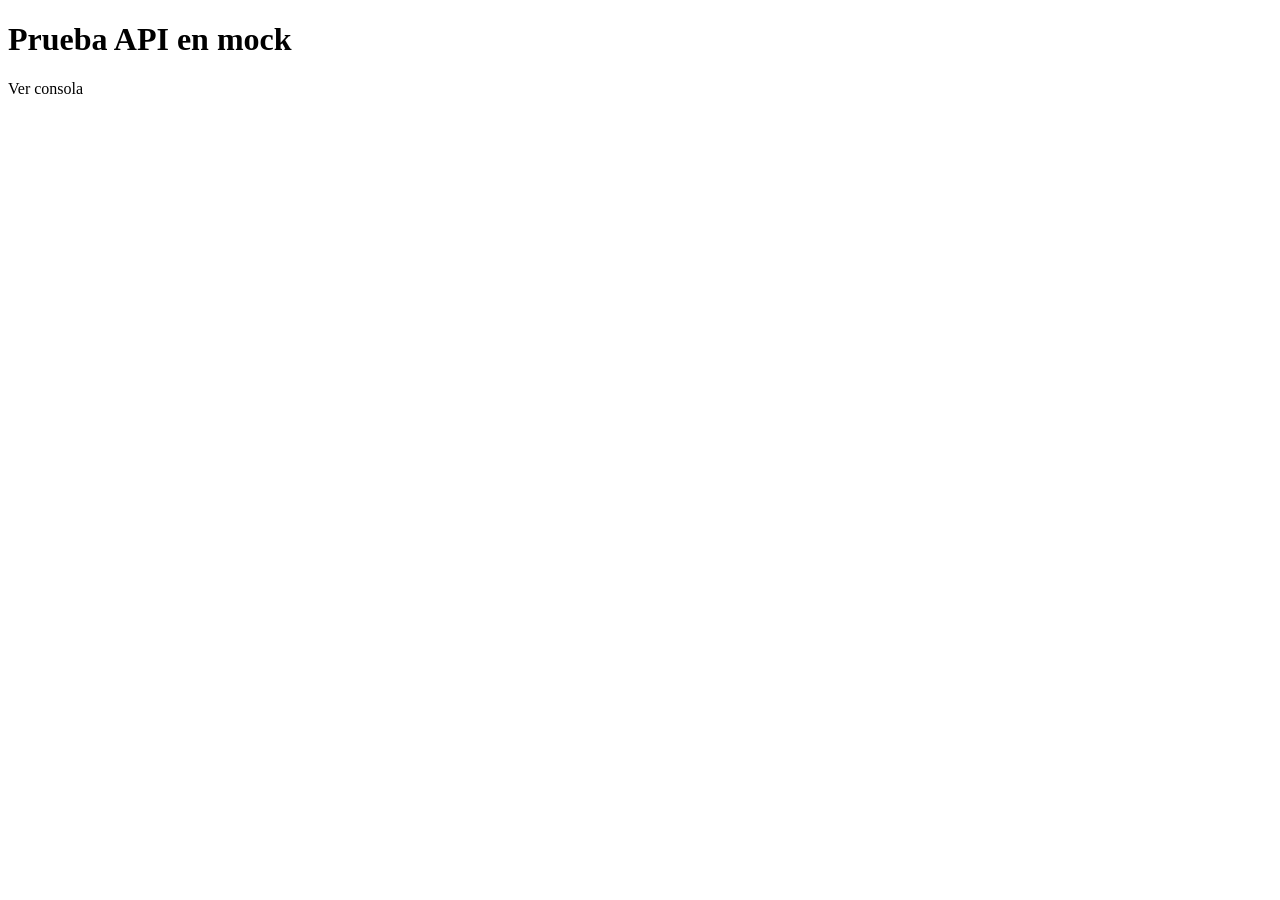
==== index.html @ 0be2ff4c "Prueba de API en mock completada (index.html como prueba)" ====
<!DOCTYPE html>
<html>
<head>
    <meta charset="utf-8">
    <title>Prueba API en mock</title>
</head>
<body>
    <h1>Prueba API en mock</h1>
    Ver consola
    <script src="js/mock.js"></script>
    <script src="js/api.js"></script>
    <script>
        apiCall("/api/status", "GET").then(data => console.log("status:", data));
        login("1234").then(data => console.log("login ok:", data));
        login("0000").catch(e => console.log("login mal:", e));
        apiCall("/api/slots", "GET").then(data => console.log("slots:", data));
        apiCall("/api/cards", "GET").then(data => console.log("cards:", data));
        apiCall("/api/slots/restock", "POST", {slot: 1, added_qty: 5, request_id: "req_rest_001"}).then(data => console.log("restock ok:", data));
        apiCall("/api/slots/restock", "POST", {slot: 1, added_qty: 5, request_id: "req_rest_001"}).then(data => console.log("restock repetido:", data)).catch(e => console.log("restock repetido error:", e));
        apiCall("/api/cards/recharge", "POST", {uid: "A1B3", amount: 5000, request_id: "req_rech_001"}).then(data => console.log("recharge ok:", data));
        apiCall("/api/cards/recharge", "POST", {uid: "XXXX", amount: 5000, request_id: "req_rech_002"}).then(data => console.log("recharge uid malo:", data)).catch(e => console.log("recharge uid malo error:", e));
        apiCall("/api/reports/transactions?page=1&limit=10", "GET").then(data => console.log("transactions p1:", data));
        apiCall("/api/reports/transactions?page=3&limit=10", "GET").then(data => console.log("transactions p3:", data));
        apiCall("/api/backup", "GET").then(data => console.log("backup:", data));
        apiCall("/api/products", "POST", {name: "Gansito", cost: 1200}).then(data => console.log("products ok:", data));
    </script>
</body>
</html>
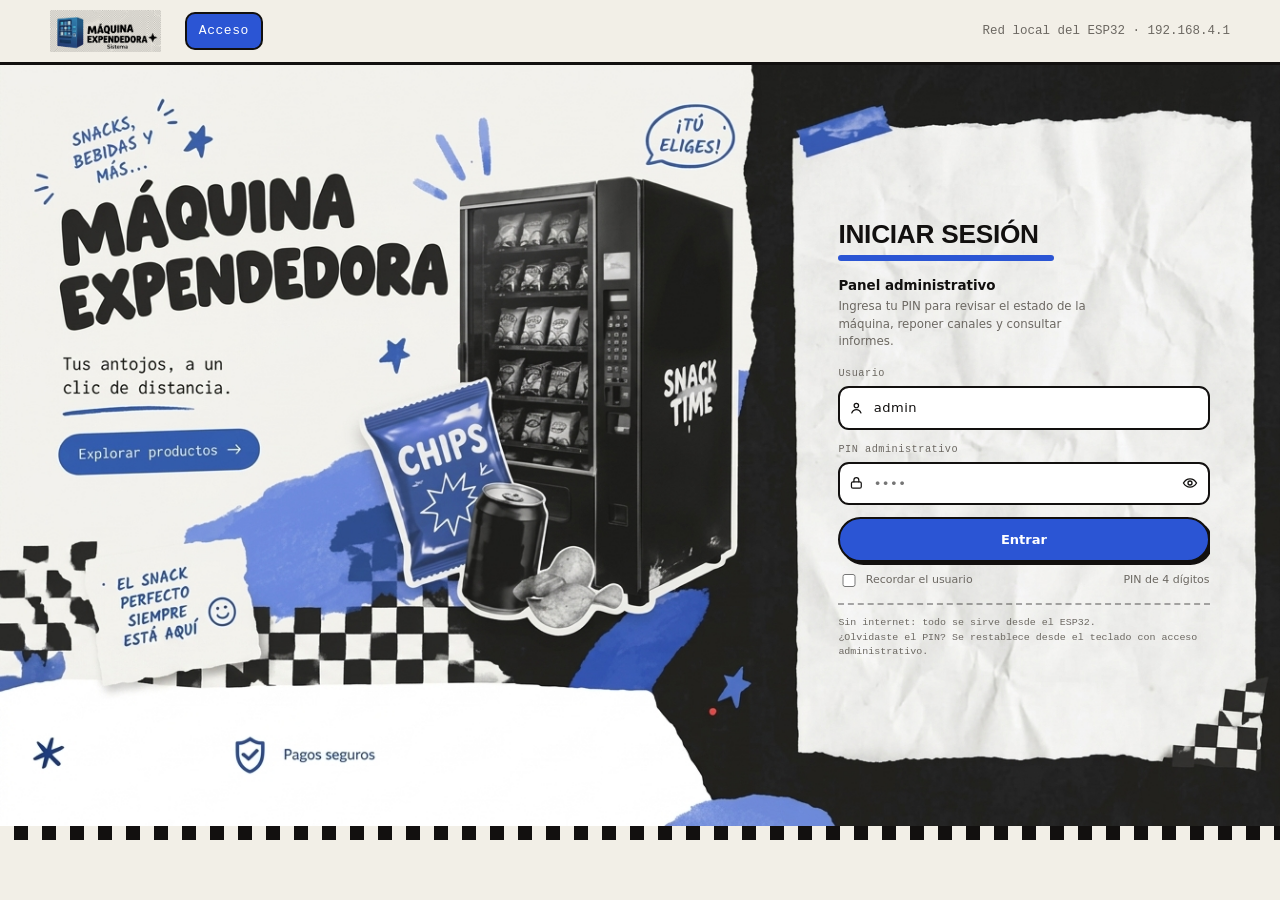
==== commit 3ac7a1ea: "Primeras pantallas sujetas a cambios" ====
--- a/index.html
+++ b/index.html
@@ -1,28 +1,85 @@
 <!DOCTYPE html>
-<html>
+<html lang="es">
 <head>
-    <meta charset="utf-8">
-    <title>Prueba API en mock</title>
+<meta charset="UTF-8">
+<meta name="viewport" content="width=device-width, initial-scale=1">
+<title>Iniciar sesión · Máquina Expendedora SAID</title>
+<link rel="stylesheet" href="assets/css/estilos.css">
+<link rel="stylesheet" href="assets/css/login.css">
 </head>
-<body>
-    <h1>Prueba API en mock</h1>
-    Ver consola
-    <script src="js/mock.js"></script>
-    <script src="js/api.js"></script>
-    <script>
-        apiCall("/api/status", "GET").then(data => console.log("status:", data));
-        login("1234").then(data => console.log("login ok:", data));
-        login("0000").catch(e => console.log("login mal:", e));
-        apiCall("/api/slots", "GET").then(data => console.log("slots:", data));
-        apiCall("/api/cards", "GET").then(data => console.log("cards:", data));
-        apiCall("/api/slots/restock", "POST", {slot: 1, added_qty: 5, request_id: "req_rest_001"}).then(data => console.log("restock ok:", data));
-        apiCall("/api/slots/restock", "POST", {slot: 1, added_qty: 5, request_id: "req_rest_001"}).then(data => console.log("restock repetido:", data)).catch(e => console.log("restock repetido error:", e));
-        apiCall("/api/cards/recharge", "POST", {uid: "A1B3", amount: 5000, request_id: "req_rech_001"}).then(data => console.log("recharge ok:", data));
-        apiCall("/api/cards/recharge", "POST", {uid: "XXXX", amount: 5000, request_id: "req_rech_002"}).then(data => console.log("recharge uid malo:", data)).catch(e => console.log("recharge uid malo error:", e));
-        apiCall("/api/reports/transactions?page=1&limit=10", "GET").then(data => console.log("transactions p1:", data));
-        apiCall("/api/reports/transactions?page=3&limit=10", "GET").then(data => console.log("transactions p3:", data));
-        apiCall("/api/backup", "GET").then(data => console.log("backup:", data));
-        apiCall("/api/products", "POST", {name: "Gansito", cost: 1200}).then(data => console.log("products ok:", data));
-    </script>
+<body class="login">
+
+<header class="barra">
+  <div class="contenedor barra__fila">
+    <a class="barra__logo" href="index.html"><img src="assets/img/logo.jpeg" alt="Máquina Expendedora SAID"></a>
+    <nav class="barra__nav" aria-label="Secciones">
+      <a href="index.html" aria-current="page">Acceso</a>
+    </nav>
+    <div class="barra__sesion" style="font-size:12.5px;color:#6c6862">
+      Red local del ESP32 · 192.168.4.1
+    </div>
+  </div>
+</header>
+
+<main class="escena">
+  <!-- Hoja de papel del collage: aquí van los campos -->
+  <section class="escena__hoja acceso" aria-labelledby="tituloAcceso">
+    <h1 class="acceso__titulo" id="tituloAcceso">Iniciar sesión</h1>
+    <div class="acceso__raya"></div>
+
+    <p class="acceso__bienvenida">Panel administrativo</p>
+    <p class="acceso__texto">Ingresa tu PIN para revisar el estado de la máquina, reponer canales y consultar informes.</p>
+
+    <div data-aviso class="oculto"></div>
+
+    <form id="formAcceso" novalidate>
+      <div class="campo">
+        <label for="usuario">Usuario</label>
+        <span class="caja-campo">
+          <svg class="icono" width="18" height="18" viewBox="0 0 24 24" fill="none" stroke="currentColor" stroke-width="2" stroke-linecap="round" aria-hidden="true">
+            <circle cx="12" cy="8" r="3.6"/><path d="M4.5 20c1.4-3.6 4.1-5.4 7.5-5.4S18.1 16.4 19.5 20"/>
+          </svg>
+          <input id="usuario" name="usuario" type="text" value="admin" autocomplete="username" spellcheck="false">
+        </span>
+      </div>
+
+      <div class="campo">
+        <label for="pin">PIN administrativo</label>
+        <span class="caja-campo">
+          <svg class="icono" width="18" height="18" viewBox="0 0 24 24" fill="none" stroke="currentColor" stroke-width="2" stroke-linecap="round" aria-hidden="true">
+            <rect x="4" y="10" width="16" height="10.5" rx="2.5"/><path d="M8 10V7.2a4 4 0 0 1 8 0V10"/>
+          </svg>
+          <input id="pin" name="pin" type="password" inputmode="numeric" placeholder="&#8226;&#8226;&#8226;&#8226;"
+                 autocomplete="current-password" maxlength="12" required>
+          <button class="ojo" type="button" id="verPin" aria-label="Mostrar u ocultar el PIN">
+            <svg width="20" height="20" viewBox="0 0 24 24" fill="none" stroke="currentColor" stroke-width="2" stroke-linecap="round">
+              <path d="M2.2 12S5.8 5.8 12 5.8 21.8 12 21.8 12 18.2 18.2 12 18.2 2.2 12 2.2 12Z"/>
+              <circle cx="12" cy="12" r="3"/>
+            </svg>
+          </button>
+        </span>
+      </div>
+
+      <button class="btn btn--bloque" type="submit" id="btnEntrar">Entrar</button>
+
+      <div class="acceso__fila">
+        <label for="recordar"><input type="checkbox" id="recordar"> Recordar el usuario</label>
+        <span style="color:#6c6862">PIN de 4 dígitos</span>
+      </div>
+    </form>
+
+    <p class="acceso__ayuda">
+      Sin internet: todo se sirve desde el ESP32.<br>
+      ¿Olvidaste el PIN? Se restablece desde el teclado con acceso administrativo.
+    </p>
+  </section>
+</main>
+
+<div class="cuadros" aria-hidden="true"></div>
+
+<script src="assets/js/mock.js"></script>
+<script src="assets/js/api.js"></script>
+<script src="assets/js/ui.js"></script>
+<script src="assets/js/login.js"></script>
 </body>
-</html>+</html>
--- a/assets/css/estilos.css
+++ b/assets/css/estilos.css
@@ -0,0 +1,303 @@
+/* ============================================================
+   SAID · Máquina Expendedora — Panel administrativo
+   Estilos base compartidos (sin CDN, sin fuentes de internet)
+   ============================================================ */
+
+:root{
+  --tinta:#12100f;
+  --papel:#f2efe7;
+  --papel-hoja:#fcfbf7;
+  --azul:#2b55d4;
+  --azul-fuerte:#1d3fae;
+  --azul-suave:#dfe6fb;
+  --gris:#6c6862;
+  --linea:#12100f;
+  --ok:#1f7a4d;
+  --alerta:#b3541e;
+  --error:#b3231e;
+  --radio:14px;
+  --sombra:5px 5px 0 var(--tinta);
+  --display:"Arial Black","Segoe UI Black",Impact,"Helvetica Neue",Arial,sans-serif;
+  --texto:"Segoe UI",system-ui,-apple-system,Roboto,Arial,sans-serif;
+  --mono:ui-monospace,"Consolas","Courier New",monospace;
+}
+
+*{box-sizing:border-box}
+html,body{margin:0;padding:0}
+body{
+  background:var(--papel);
+  color:var(--tinta);
+  font-family:var(--texto);
+  font-size:16px;
+  line-height:1.5;
+  -webkit-font-smoothing:antialiased;
+}
+img{max-width:100%;display:block}
+a{color:var(--azul-fuerte)}
+button{font-family:inherit}
+:focus-visible{outline:3px solid var(--azul);outline-offset:2px}
+
+/* ---------- utilidades de composición ---------- */
+.contenedor{width:min(1180px,94vw);margin:0 auto}
+.oculto{display:none !important}
+.solo-lectores{
+  position:absolute;width:1px;height:1px;overflow:hidden;
+  clip:rect(0 0 0 0);white-space:nowrap
+}
+.cuadros{
+  height:14px;
+  background-image:conic-gradient(var(--tinta) 25%,transparent 0 50%,var(--tinta) 0 75%,transparent 0);
+  background-size:28px 28px;
+  background-position:0 0;
+}
+
+/* ---------- barra superior ---------- */
+.barra{
+  background:var(--papel);
+  border-bottom:3px solid var(--tinta);
+  position:sticky;top:0;z-index:20;
+}
+.barra__fila{
+  display:flex;align-items:center;gap:18px;
+  padding:10px 0;flex-wrap:wrap;
+}
+.barra__logo img{height:42px;width:auto;mix-blend-mode:multiply}
+.barra__nav{display:flex;gap:6px;flex-wrap:wrap;margin-left:6px}
+.barra__nav a{
+  font-family:var(--mono);
+  font-size:13px;
+  letter-spacing:.04em;
+  text-decoration:none;
+  color:var(--tinta);
+  padding:7px 12px;
+  border:2px solid transparent;
+  border-radius:10px;
+}
+.barra__nav a:hover{border-color:var(--tinta);background:#fff}
+.barra__nav a[aria-current="page"]{
+  background:var(--azul);color:#fff;border-color:var(--tinta);
+}
+.barra__sesion{
+  margin-left:auto;display:flex;align-items:center;gap:10px;
+  font-family:var(--mono);font-size:13px;
+}
+.punto-sesion{
+  width:9px;height:9px;border-radius:50%;background:var(--ok);
+  display:inline-block;margin-right:6px;
+}
+
+/* ---------- encabezado de página ---------- */
+.cabecera{padding:26px 0 6px}
+.cabecera h1{
+  font-family:var(--display);
+  font-size:clamp(28px,4vw,44px);
+  letter-spacing:-.02em;
+  line-height:1;
+  margin:0 0 6px;
+  text-transform:uppercase;
+}
+.cabecera p{margin:0;max-width:62ch;color:var(--gris)}
+.subrayado{
+  height:6px;width:120px;background:var(--azul);
+  border-radius:6px;margin:10px 0 0;
+}
+.banner{
+  border:3px solid var(--tinta);
+  border-radius:var(--radio);
+  overflow:hidden;
+  margin:18px 0 6px;
+  box-shadow:var(--sombra);
+}
+.banner img{width:100%;height:auto}
+
+/* ---------- hojas / tarjetas ---------- */
+.hoja{
+  background:var(--papel-hoja);
+  border:3px solid var(--tinta);
+  border-radius:var(--radio);
+  box-shadow:var(--sombra);
+  padding:20px;
+  position:relative;
+}
+.hoja h2{
+  font-family:var(--display);
+  text-transform:uppercase;
+  font-size:19px;
+  letter-spacing:-.01em;
+  margin:0 0 4px;
+}
+.hoja__nota{margin:0 0 16px;color:var(--gris);font-size:14px}
+.rejilla{display:grid;gap:18px}
+.rejilla--4{grid-template-columns:repeat(4,1fr)}
+.rejilla--3{grid-template-columns:repeat(3,1fr)}
+.rejilla--2{grid-template-columns:repeat(2,1fr)}
+.seccion{padding:18px 0 34px}
+
+/* ---------- estados (dashboard) ---------- */
+.estado{display:flex;flex-direction:column;gap:6px}
+.estado__rotulo{
+  font-family:var(--mono);font-size:12px;letter-spacing:.06em;color:var(--gris)
+}
+.estado__valor{
+  font-family:var(--display);font-size:26px;text-transform:uppercase;line-height:1.05
+}
+.estado__pie{font-size:13px;color:var(--gris)}
+.estado--ok .estado__valor{color:var(--ok)}
+.estado--aviso .estado__valor{color:var(--alerta)}
+.estado--malo .estado__valor{color:var(--error)}
+
+/* ---------- canales de inventario ---------- */
+.canal__cabeza{display:flex;align-items:baseline;gap:10px;justify-content:space-between}
+.canal__num{
+  font-family:var(--display);font-size:15px;background:var(--azul);color:#fff;
+  border:2px solid var(--tinta);border-radius:8px;padding:2px 9px;
+}
+.canal__producto{font-family:var(--display);font-size:22px;margin:10px 0 2px;text-transform:uppercase}
+.canal__precio{font-family:var(--mono);font-size:18px}
+.barra-stock{
+  height:12px;background:var(--azul-suave);border:2px solid var(--tinta);
+  border-radius:8px;overflow:hidden;margin:12px 0 6px;
+}
+.barra-stock span{display:block;height:100%;background:var(--azul)}
+.canal__stock{font-family:var(--mono);font-size:13px;color:var(--gris)}
+
+/* ---------- botones ---------- */
+.btn{
+  display:inline-flex;align-items:center;justify-content:center;gap:8px;
+  background:var(--azul);color:#fff;
+  border:2px solid var(--tinta);
+  border-radius:999px;
+  padding:11px 20px;
+  font-size:15px;font-weight:600;
+  cursor:pointer;
+  box-shadow:3px 3px 0 var(--tinta);
+  transition:transform .08s ease,box-shadow .08s ease;
+}
+.btn:hover{background:var(--azul-fuerte)}
+.btn:active{transform:translate(3px,3px);box-shadow:0 0 0 var(--tinta)}
+.btn[disabled]{opacity:.45;cursor:not-allowed;box-shadow:none}
+.btn--claro{background:#fff;color:var(--tinta)}
+.btn--claro:hover{background:var(--azul-suave)}
+.btn--peligro{background:var(--error)}
+.btn--bloque{width:100%}
+.btn--chico{padding:7px 14px;font-size:13px;box-shadow:2px 2px 0 var(--tinta)}
+.acciones{display:flex;gap:12px;flex-wrap:wrap;margin-top:14px}
+
+/* ---------- formularios ---------- */
+.campo{margin-bottom:14px}
+.campo label{
+  display:block;font-family:var(--mono);font-size:12px;
+  letter-spacing:.05em;margin-bottom:6px;color:var(--gris)
+}
+.campo input,.campo select{
+  width:100%;
+  border:2px solid var(--tinta);
+  border-radius:12px;
+  background:#fff;
+  padding:12px 14px;
+  font-size:16px;
+  font-family:var(--texto);
+  color:var(--tinta);
+}
+.campo input:focus,.campo select:focus{outline:3px solid var(--azul);outline-offset:1px}
+.campo .ayuda{font-size:12.5px;color:var(--gris);margin-top:6px}
+.campo--error input{border-color:var(--error)}
+
+/* ---------- avisos y errores de API ---------- */
+.aviso{
+  border:2px solid var(--tinta);
+  border-left-width:10px;
+  border-radius:12px;
+  background:#fff;
+  padding:12px 14px;
+  margin:0 0 16px;
+  font-size:14.5px;
+}
+.aviso__titulo{font-weight:700;margin:0 0 2px}
+.aviso__meta{font-family:var(--mono);font-size:12px;color:var(--gris);margin-top:6px}
+.aviso--error{border-left-color:var(--error)}
+.aviso--ok{border-left-color:var(--ok)}
+.aviso--info{border-left-color:var(--azul)}
+.aviso--ocupado{border-left-color:var(--alerta)}
+
+/* ---------- etiquetas de tipo de movimiento ---------- */
+.etq{
+  display:inline-block;font-family:var(--mono);font-size:11.5px;
+  letter-spacing:.05em;border:2px solid var(--tinta);border-radius:999px;
+  padding:2px 10px;background:#fff;white-space:nowrap;
+}
+.etq--venta{background:var(--azul);color:#fff}
+.etq--recarga{background:var(--azul-suave)}
+.etq--reposicion{background:#fff}
+.etq--falla{background:#f6d7cf}
+.etq--sinfecha{background:#f4e6c3}
+.etq--activa{background:#d7efdf}
+.etq--inactiva{background:#eceae4;color:var(--gris)}
+
+/* ---------- tablas ---------- */
+.tabla-caja{overflow-x:auto;border:2px solid var(--tinta);border-radius:12px;background:#fff}
+table.tabla{width:100%;border-collapse:collapse;min-width:620px}
+.tabla th{
+  text-align:left;font-family:var(--mono);font-size:12px;letter-spacing:.06em;
+  background:var(--papel);border-bottom:2px solid var(--tinta);padding:11px 14px;color:var(--gris)
+}
+.tabla td{padding:11px 14px;border-bottom:1px solid #e3e0d8;font-size:14.5px;vertical-align:middle}
+.tabla tbody tr:last-child td{border-bottom:none}
+.tabla .num{font-family:var(--mono);text-align:right;white-space:nowrap}
+.vacio{padding:34px 16px;text-align:center;color:var(--gris)}
+
+/* ---------- paginación ---------- */
+.paginacion{
+  display:flex;gap:8px;flex-wrap:wrap;align-items:center;margin-top:16px
+}
+.paginacion button{
+  min-width:40px;height:40px;
+  border:2px solid var(--tinta);border-radius:10px;background:#fff;
+  font-family:var(--mono);font-size:14px;cursor:pointer;
+}
+.paginacion button:hover{background:var(--azul-suave)}
+.paginacion button[aria-current="true"]{background:var(--azul);color:#fff}
+.paginacion button[disabled]{opacity:.4;cursor:not-allowed}
+.paginacion__info{margin-left:auto;font-family:var(--mono);font-size:13px;color:var(--gris)}
+
+/* ---------- filtros ---------- */
+.filtros{display:flex;gap:12px;flex-wrap:wrap;align-items:flex-end;margin-bottom:16px}
+.filtros .campo{margin-bottom:0;min-width:180px}
+
+/* ---------- modal ---------- */
+.modal{
+  position:fixed;inset:0;background:rgba(18,16,15,.55);
+  display:flex;align-items:center;justify-content:center;padding:18px;z-index:40;
+}
+.modal__caja{
+  background:var(--papel-hoja);border:3px solid var(--tinta);border-radius:var(--radio);
+  box-shadow:8px 8px 0 var(--tinta);
+  width:min(480px,100%);max-height:92vh;overflow:auto;padding:22px;
+}
+.modal__caja h3{font-family:var(--display);text-transform:uppercase;font-size:20px;margin:0 0 4px}
+.modal__nota{color:var(--gris);font-size:14px;margin:0 0 16px}
+.resumen{
+  background:var(--papel);border:2px dashed var(--tinta);border-radius:12px;
+  padding:12px 14px;font-family:var(--mono);font-size:13px;margin:4px 0 14px
+}
+.resumen div{display:flex;justify-content:space-between;gap:12px;padding:2px 0}
+
+/* ---------- pie ---------- */
+.pie{
+  border-top:3px solid var(--tinta);margin-top:30px;padding:16px 0 30px;
+  font-family:var(--mono);font-size:12.5px;color:var(--gris)
+}
+
+/* ---------- adaptable ---------- */
+@media (max-width:1000px){
+  .rejilla--4{grid-template-columns:repeat(2,1fr)}
+  .rejilla--3{grid-template-columns:repeat(2,1fr)}
+}
+@media (max-width:640px){
+  .rejilla--4,.rejilla--3,.rejilla--2{grid-template-columns:1fr}
+  .barra__sesion{margin-left:0;width:100%;order:3}
+  .cabecera h1{font-size:30px}
+}
+@media (prefers-reduced-motion:reduce){
+  *{transition:none !important;animation:none !important}
+}
--- a/assets/css/login.css
+++ b/assets/css/login.css
@@ -0,0 +1,187 @@
+/* ============================================================
+   SAID · Pantalla de inicio de sesión
+   El formulario se coloca encima de la hoja de papel que ya
+   trae la imagen assets/img/background_login.jpeg (1344x799).
+   Zona útil del papel medida sobre la imagen:
+     x: 62.4% a 97.7%   ·   y: 9.5% a 91%
+   ============================================================ */
+
+body.login{background:var(--papel)}
+
+.escena{
+  position:relative;
+  width:100%;
+  max-width:1440px;
+  margin:0 auto;
+  height:0;
+  padding-bottom:59.45%;   /* 799/1344 · proporción exacta de la imagen */
+  background-image:url("../img/background_login.jpeg");
+  background-size:100% 100%;
+  background-repeat:no-repeat;
+  background-position:center;
+}
+
+/* Hoja del formulario sobre el papel del collage */
+.escena__hoja{
+  position:absolute;
+  left:65.5%;
+  width:29%;
+  top:13.5%;
+  bottom:13.5%;
+  display:flex;
+  flex-direction:column;
+  justify-content:center;
+  overflow:auto;
+}
+
+.acceso__titulo{
+  font-family:var(--display);
+  text-transform:uppercase;
+  font-size:30px;
+  font-size:clamp(17px,2.05vw,30px);
+  letter-spacing:-.01em;
+  margin:0;
+  line-height:1;
+}
+.acceso__raya{
+  height:6px;
+  height:clamp(3px,.42vw,6px);
+  width:58%;
+  background:var(--azul);
+  border-radius:6px;
+  margin:9px 0 18px;
+  margin:clamp(5px,.6vw,9px) 0 clamp(10px,1.2vw,18px);
+}
+.acceso__bienvenida{
+  font-size:16px;
+  font-size:clamp(11px,1.05vw,16px);
+  font-weight:700;
+  margin:0 0 2px;
+}
+.acceso__texto{
+  font-size:14px;
+  font-size:clamp(10px,.92vw,14px);
+  color:var(--gris);
+  margin:0 0 18px;
+  margin:0 0 clamp(10px,1.2vw,18px);
+  max-width:34ch;
+}
+
+/* Campos proporcionales al ancho de la escena */
+.acceso .campo{margin-bottom:clamp(8px,.95vw,14px)}
+.acceso .campo label{font-size:clamp(9px,.8vw,12px);margin-bottom:clamp(3px,.35vw,6px)}
+.acceso .campo input{
+  padding:14px 44px 14px 40px;
+  padding:clamp(8px,.95vw,14px) clamp(34px,2.9vw,44px) clamp(8px,.95vw,14px) clamp(30px,2.6vw,40px);
+  font-size:16px;
+  font-size:clamp(11px,1.02vw,16px);
+  border-radius:12px;
+  border-radius:clamp(8px,.85vw,12px);
+  letter-spacing:.04em;
+}
+.acceso .btn{
+  padding:14px 22px;
+  padding:clamp(8px,1vw,14px) clamp(14px,1.4vw,22px);
+  font-size:16px;
+  font-size:clamp(11px,1.02vw,16px);
+}
+
+/* Icono dentro del campo + botón de ver PIN */
+.caja-campo{position:relative;display:block}
+.caja-campo .icono{
+  position:absolute;
+  left:13px;
+  left:clamp(9px,.85vw,13px);
+  top:50%;
+  transform:translateY(-50%);
+  width:18px;
+  width:clamp(13px,1.15vw,18px);
+  height:auto;
+  pointer-events:none;
+  color:var(--tinta);
+}
+.ojo{
+  position:absolute;
+  right:10px;
+  right:clamp(6px,.6vw,10px);
+  top:50%;
+  transform:translateY(-50%);
+  background:none;border:none;cursor:pointer;
+  padding:4px;color:var(--tinta);line-height:0;
+}
+.ojo svg{width:clamp(14px,1.25vw,20px);height:auto;display:block}
+
+.acceso__fila{
+  display:flex;align-items:center;justify-content:space-between;gap:10px;
+  font-size:13px;
+  font-size:clamp(9px,.86vw,13px);
+  margin-top:11px;
+  margin-top:clamp(6px,.7vw,11px);
+}
+.acceso__fila label{display:flex;align-items:center;gap:7px;color:var(--gris)}
+.acceso__fila input[type="checkbox"]{
+  width:16px;height:16px;
+  width:clamp(12px,1.05vw,16px);height:clamp(12px,1.05vw,16px);
+  accent-color:var(--azul);
+}
+.acceso__ayuda{
+  margin-top:16px;
+  margin-top:clamp(9px,1vw,16px);
+  padding-top:14px;
+  padding-top:clamp(8px,.9vw,14px);
+  border-top:2px dashed rgba(18,16,15,.35);
+  font-family:var(--mono);
+  font-size:12px;
+  font-size:clamp(8.5px,.78vw,12px);
+  color:var(--gris);
+  line-height:1.45;
+}
+
+/* Aviso de error dentro del papel */
+.acceso .aviso{
+  padding:12px 14px;
+  padding:clamp(7px,.8vw,12px) clamp(9px,.9vw,14px);
+  font-size:14px;
+  font-size:clamp(9.5px,.86vw,14px);
+  margin-bottom:14px;
+  margin-bottom:clamp(8px,.9vw,14px);
+  border-radius:12px;
+  border-radius:clamp(8px,.8vw,12px);
+}
+.acceso .aviso__meta{font-size:clamp(8px,.72vw,11px)}
+
+/* ---------- versión angosta: se apila, sin perder el collage ---------- */
+@media (max-width:860px){
+  .escena{
+    height:auto;
+    padding-bottom:0;
+    background-size:cover;
+    background-position:18% center;
+    padding:16px;
+    min-height:auto;
+  }
+  .escena::before{
+    content:"";
+    display:block;
+    height:38vw;
+    max-height:230px;
+  }
+  .escena__hoja{
+    position:static;
+    width:100%;
+    background:var(--papel-hoja);
+    border:3px solid var(--tinta);
+    border-radius:var(--radio);
+    box-shadow:var(--sombra);
+    padding:22px;
+    overflow:visible;
+  }
+  .acceso__titulo{font-size:26px}
+  .acceso__texto,.acceso__bienvenida{font-size:14px}
+  .acceso .campo label{font-size:12px}
+  .acceso .campo input{font-size:16px;padding:12px 44px 12px 40px}
+  .acceso .caja-campo .icono{width:18px;left:13px}
+  .acceso .btn{font-size:16px;padding:13px 20px}
+  .acceso__fila{font-size:13px}
+  .acceso__ayuda{font-size:12px}
+}
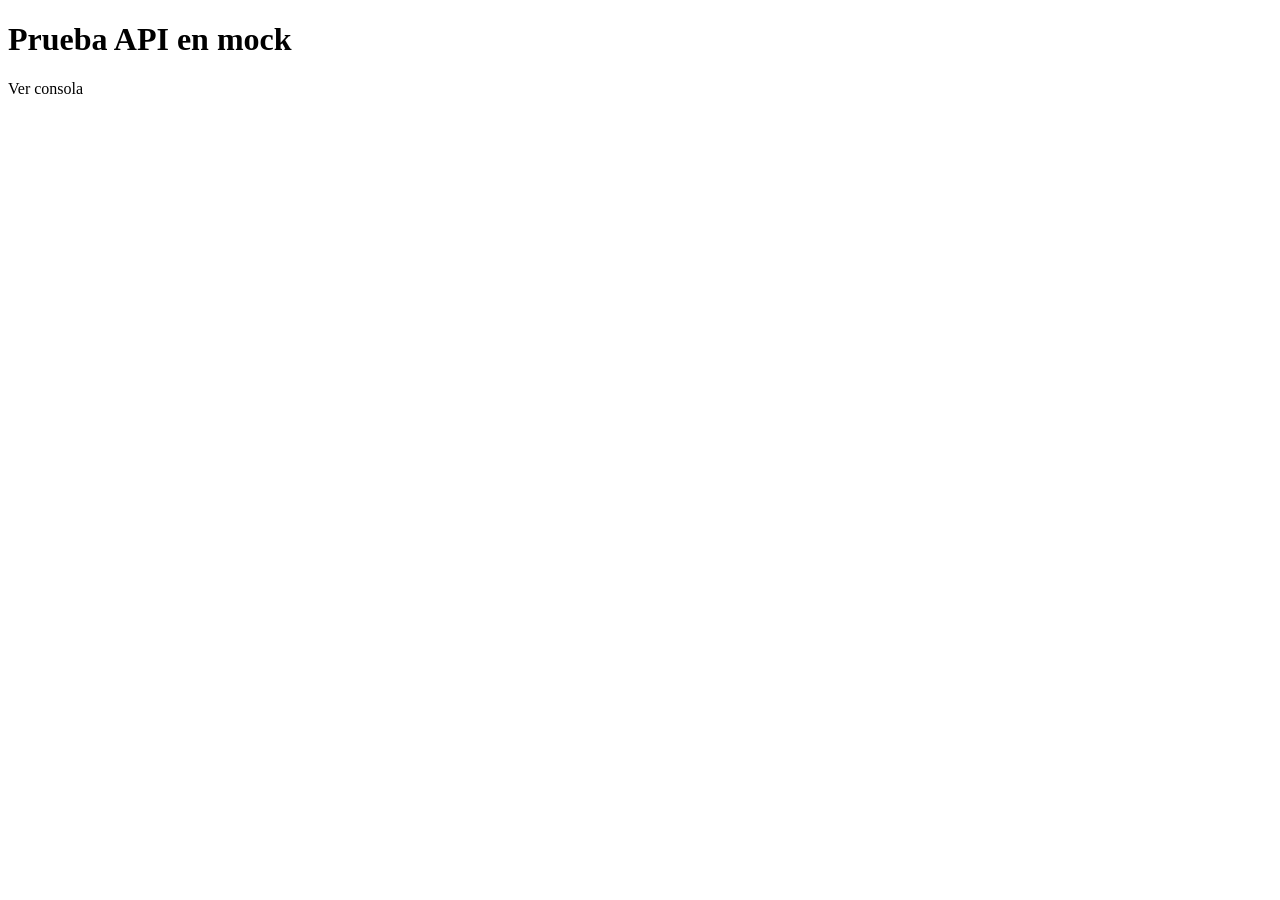
==== commit 87cf513b: "Merge branch 'main' of https://github.com/Arturo2430/Vending-Machine-Web" ====
--- a/index.html
+++ b/index.html
@@ -1,85 +1,28 @@
 <!DOCTYPE html>
-<html lang="es">
+<html>
 <head>
-<meta charset="UTF-8">
-<meta name="viewport" content="width=device-width, initial-scale=1">
-<title>Iniciar sesión · Máquina Expendedora SAID</title>
-<link rel="stylesheet" href="assets/css/estilos.css">
-<link rel="stylesheet" href="assets/css/login.css">
+    <meta charset="utf-8">
+    <title>Prueba API en mock</title>
 </head>
-<body class="login">
-
-<header class="barra">
-  <div class="contenedor barra__fila">
-    <a class="barra__logo" href="index.html"><img src="assets/img/logo.jpeg" alt="Máquina Expendedora SAID"></a>
-    <nav class="barra__nav" aria-label="Secciones">
-      <a href="index.html" aria-current="page">Acceso</a>
-    </nav>
-    <div class="barra__sesion" style="font-size:12.5px;color:#6c6862">
-      Red local del ESP32 · 192.168.4.1
-    </div>
-  </div>
-</header>
-
-<main class="escena">
-  <!-- Hoja de papel del collage: aquí van los campos -->
-  <section class="escena__hoja acceso" aria-labelledby="tituloAcceso">
-    <h1 class="acceso__titulo" id="tituloAcceso">Iniciar sesión</h1>
-    <div class="acceso__raya"></div>
-
-    <p class="acceso__bienvenida">Panel administrativo</p>
-    <p class="acceso__texto">Ingresa tu PIN para revisar el estado de la máquina, reponer canales y consultar informes.</p>
-
-    <div data-aviso class="oculto"></div>
-
-    <form id="formAcceso" novalidate>
-      <div class="campo">
-        <label for="usuario">Usuario</label>
-        <span class="caja-campo">
-          <svg class="icono" width="18" height="18" viewBox="0 0 24 24" fill="none" stroke="currentColor" stroke-width="2" stroke-linecap="round" aria-hidden="true">
-            <circle cx="12" cy="8" r="3.6"/><path d="M4.5 20c1.4-3.6 4.1-5.4 7.5-5.4S18.1 16.4 19.5 20"/>
-          </svg>
-          <input id="usuario" name="usuario" type="text" value="admin" autocomplete="username" spellcheck="false">
-        </span>
-      </div>
-
-      <div class="campo">
-        <label for="pin">PIN administrativo</label>
-        <span class="caja-campo">
-          <svg class="icono" width="18" height="18" viewBox="0 0 24 24" fill="none" stroke="currentColor" stroke-width="2" stroke-linecap="round" aria-hidden="true">
-            <rect x="4" y="10" width="16" height="10.5" rx="2.5"/><path d="M8 10V7.2a4 4 0 0 1 8 0V10"/>
-          </svg>
-          <input id="pin" name="pin" type="password" inputmode="numeric" placeholder="&#8226;&#8226;&#8226;&#8226;"
-                 autocomplete="current-password" maxlength="12" required>
-          <button class="ojo" type="button" id="verPin" aria-label="Mostrar u ocultar el PIN">
-            <svg width="20" height="20" viewBox="0 0 24 24" fill="none" stroke="currentColor" stroke-width="2" stroke-linecap="round">
-              <path d="M2.2 12S5.8 5.8 12 5.8 21.8 12 21.8 12 18.2 18.2 12 18.2 2.2 12 2.2 12Z"/>
-              <circle cx="12" cy="12" r="3"/>
-            </svg>
-          </button>
-        </span>
-      </div>
-
-      <button class="btn btn--bloque" type="submit" id="btnEntrar">Entrar</button>
-
-      <div class="acceso__fila">
-        <label for="recordar"><input type="checkbox" id="recordar"> Recordar el usuario</label>
-        <span style="color:#6c6862">PIN de 4 dígitos</span>
-      </div>
-    </form>
-
-    <p class="acceso__ayuda">
-      Sin internet: todo se sirve desde el ESP32.<br>
-      ¿Olvidaste el PIN? Se restablece desde el teclado con acceso administrativo.
-    </p>
-  </section>
-</main>
-
-<div class="cuadros" aria-hidden="true"></div>
-
-<script src="assets/js/mock.js"></script>
-<script src="assets/js/api.js"></script>
-<script src="assets/js/ui.js"></script>
-<script src="assets/js/login.js"></script>
+<body>
+    <h1>Prueba API en mock</h1>
+    Ver consola
+    <script src="js/mock.js"></script>
+    <script src="js/api.js"></script>
+    <script>
+        apiCall("/api/status", "GET").then(data => console.log("status:", data));
+        login("1234").then(data => console.log("login ok:", data));
+        login("0000").catch(e => console.log("login mal:", e));
+        apiCall("/api/slots", "GET").then(data => console.log("slots:", data));
+        apiCall("/api/cards", "GET").then(data => console.log("cards:", data));
+        apiCall("/api/slots/restock", "POST", {slot: 1, added_qty: 5, request_id: "req_rest_001"}).then(data => console.log("restock ok:", data));
+        apiCall("/api/slots/restock", "POST", {slot: 1, added_qty: 5, request_id: "req_rest_001"}).then(data => console.log("restock repetido:", data)).catch(e => console.log("restock repetido error:", e));
+        apiCall("/api/cards/recharge", "POST", {uid: "A1B3", amount: 5000, request_id: "req_rech_001"}).then(data => console.log("recharge ok:", data));
+        apiCall("/api/cards/recharge", "POST", {uid: "XXXX", amount: 5000, request_id: "req_rech_002"}).then(data => console.log("recharge uid malo:", data)).catch(e => console.log("recharge uid malo error:", e));
+        apiCall("/api/reports/transactions?page=1&limit=10", "GET").then(data => console.log("transactions p1:", data));
+        apiCall("/api/reports/transactions?page=3&limit=10", "GET").then(data => console.log("transactions p3:", data));
+        apiCall("/api/backup", "GET").then(data => console.log("backup:", data));
+        apiCall("/api/products", "POST", {name: "Gansito", cost: 1200}).then(data => console.log("products ok:", data));
+    </script>
 </body>
-</html>
+</html>
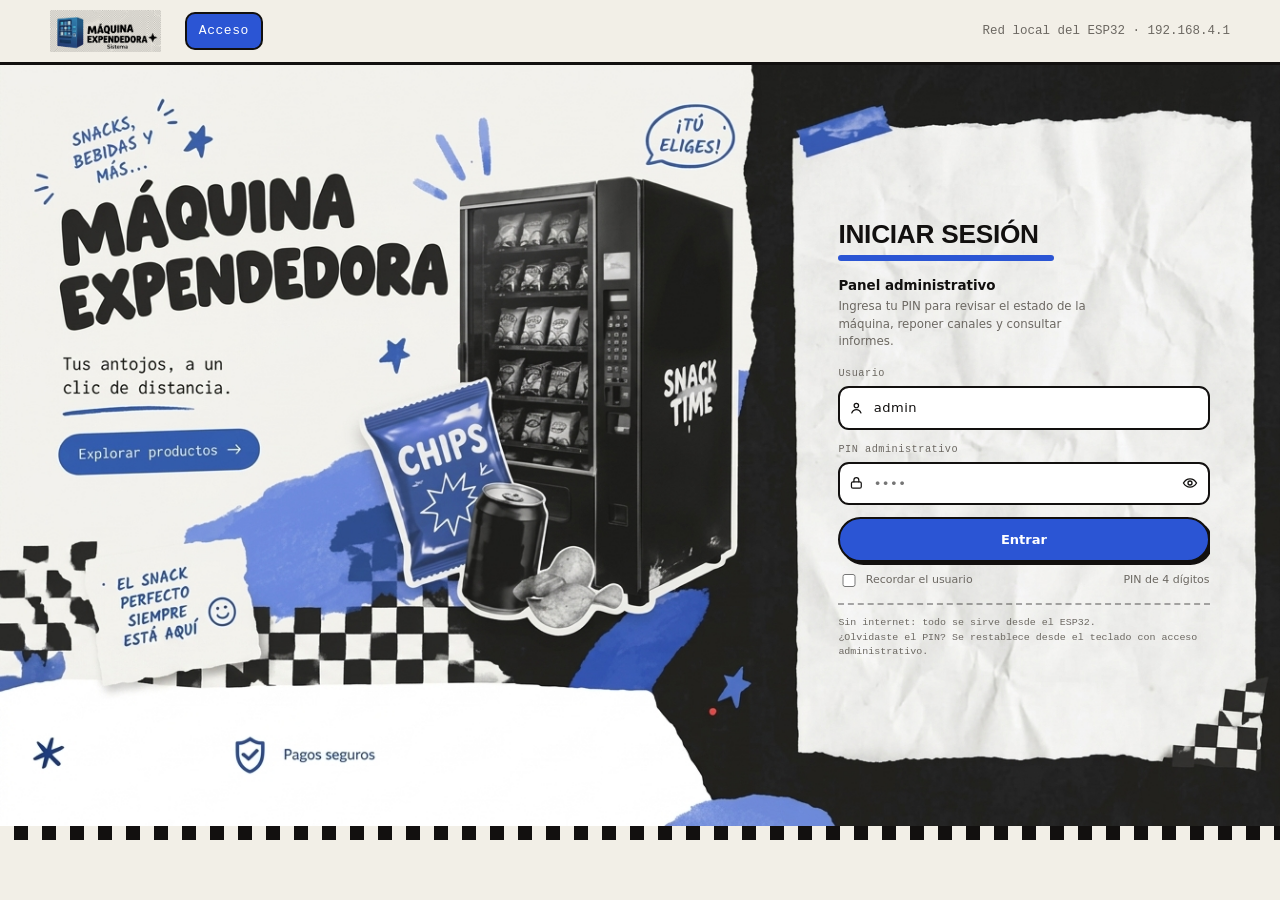
==== commit fdaf8d5e: "Merge branch 'frontend'" ====
--- a/index.html
+++ b/index.html
@@ -1,28 +1,85 @@
 <!DOCTYPE html>
-<html>
+<html lang="es">
 <head>
-    <meta charset="utf-8">
-    <title>Prueba API en mock</title>
+<meta charset="UTF-8">
+<meta name="viewport" content="width=device-width, initial-scale=1">
+<title>Iniciar sesión · Máquina Expendedora SAID</title>
+<link rel="stylesheet" href="assets/css/estilos.css">
+<link rel="stylesheet" href="assets/css/login.css">
 </head>
-<body>
-    <h1>Prueba API en mock</h1>
-    Ver consola
-    <script src="js/mock.js"></script>
-    <script src="js/api.js"></script>
-    <script>
-        apiCall("/api/status", "GET").then(data => console.log("status:", data));
-        login("1234").then(data => console.log("login ok:", data));
-        login("0000").catch(e => console.log("login mal:", e));
-        apiCall("/api/slots", "GET").then(data => console.log("slots:", data));
-        apiCall("/api/cards", "GET").then(data => console.log("cards:", data));
-        apiCall("/api/slots/restock", "POST", {slot: 1, added_qty: 5, request_id: "req_rest_001"}).then(data => console.log("restock ok:", data));
-        apiCall("/api/slots/restock", "POST", {slot: 1, added_qty: 5, request_id: "req_rest_001"}).then(data => console.log("restock repetido:", data)).catch(e => console.log("restock repetido error:", e));
-        apiCall("/api/cards/recharge", "POST", {uid: "A1B3", amount: 5000, request_id: "req_rech_001"}).then(data => console.log("recharge ok:", data));
-        apiCall("/api/cards/recharge", "POST", {uid: "XXXX", amount: 5000, request_id: "req_rech_002"}).then(data => console.log("recharge uid malo:", data)).catch(e => console.log("recharge uid malo error:", e));
-        apiCall("/api/reports/transactions?page=1&limit=10", "GET").then(data => console.log("transactions p1:", data));
-        apiCall("/api/reports/transactions?page=3&limit=10", "GET").then(data => console.log("transactions p3:", data));
-        apiCall("/api/backup", "GET").then(data => console.log("backup:", data));
-        apiCall("/api/products", "POST", {name: "Gansito", cost: 1200}).then(data => console.log("products ok:", data));
-    </script>
+<body class="login">
+
+<header class="barra">
+  <div class="contenedor barra__fila">
+    <a class="barra__logo" href="index.html"><img src="assets/img/logo.jpeg" alt="Máquina Expendedora SAID"></a>
+    <nav class="barra__nav" aria-label="Secciones">
+      <a href="index.html" aria-current="page">Acceso</a>
+    </nav>
+    <div class="barra__sesion" style="font-size:12.5px;color:#6c6862">
+      Red local del ESP32 · 192.168.4.1
+    </div>
+  </div>
+</header>
+
+<main class="escena">
+  <!-- Hoja de papel del collage: aquí van los campos -->
+  <section class="escena__hoja acceso" aria-labelledby="tituloAcceso">
+    <h1 class="acceso__titulo" id="tituloAcceso">Iniciar sesión</h1>
+    <div class="acceso__raya"></div>
+
+    <p class="acceso__bienvenida">Panel administrativo</p>
+    <p class="acceso__texto">Ingresa tu PIN para revisar el estado de la máquina, reponer canales y consultar informes.</p>
+
+    <div data-aviso class="oculto"></div>
+
+    <form id="formAcceso" novalidate>
+      <div class="campo">
+        <label for="usuario">Usuario</label>
+        <span class="caja-campo">
+          <svg class="icono" width="18" height="18" viewBox="0 0 24 24" fill="none" stroke="currentColor" stroke-width="2" stroke-linecap="round" aria-hidden="true">
+            <circle cx="12" cy="8" r="3.6"/><path d="M4.5 20c1.4-3.6 4.1-5.4 7.5-5.4S18.1 16.4 19.5 20"/>
+          </svg>
+          <input id="usuario" name="usuario" type="text" value="admin" autocomplete="username" spellcheck="false">
+        </span>
+      </div>
+
+      <div class="campo">
+        <label for="pin">PIN administrativo</label>
+        <span class="caja-campo">
+          <svg class="icono" width="18" height="18" viewBox="0 0 24 24" fill="none" stroke="currentColor" stroke-width="2" stroke-linecap="round" aria-hidden="true">
+            <rect x="4" y="10" width="16" height="10.5" rx="2.5"/><path d="M8 10V7.2a4 4 0 0 1 8 0V10"/>
+          </svg>
+          <input id="pin" name="pin" type="password" inputmode="numeric" placeholder="&#8226;&#8226;&#8226;&#8226;"
+                 autocomplete="current-password" maxlength="12" required>
+          <button class="ojo" type="button" id="verPin" aria-label="Mostrar u ocultar el PIN">
+            <svg width="20" height="20" viewBox="0 0 24 24" fill="none" stroke="currentColor" stroke-width="2" stroke-linecap="round">
+              <path d="M2.2 12S5.8 5.8 12 5.8 21.8 12 21.8 12 18.2 18.2 12 18.2 2.2 12 2.2 12Z"/>
+              <circle cx="12" cy="12" r="3"/>
+            </svg>
+          </button>
+        </span>
+      </div>
+
+      <button class="btn btn--bloque" type="submit" id="btnEntrar">Entrar</button>
+
+      <div class="acceso__fila">
+        <label for="recordar"><input type="checkbox" id="recordar"> Recordar el usuario</label>
+        <span style="color:#6c6862">PIN de 4 dígitos</span>
+      </div>
+    </form>
+
+    <p class="acceso__ayuda">
+      Sin internet: todo se sirve desde el ESP32.<br>
+      ¿Olvidaste el PIN? Se restablece desde el teclado con acceso administrativo.
+    </p>
+  </section>
+</main>
+
+<div class="cuadros" aria-hidden="true"></div>
+
+<script src="assets/js/mock.js"></script>
+<script src="assets/js/api.js"></script>
+<script src="assets/js/ui.js"></script>
+<script src="assets/js/login.js"></script>
 </body>
-</html>+</html>
--- a/assets/css/estilos.css
+++ b/assets/css/estilos.css
@@ -0,0 +1,303 @@
+/* ============================================================
+   SAID · Máquina Expendedora — Panel administrativo
+   Estilos base compartidos (sin CDN, sin fuentes de internet)
+   ============================================================ */
+
+:root{
+  --tinta:#12100f;
+  --papel:#f2efe7;
+  --papel-hoja:#fcfbf7;
+  --azul:#2b55d4;
+  --azul-fuerte:#1d3fae;
+  --azul-suave:#dfe6fb;
+  --gris:#6c6862;
+  --linea:#12100f;
+  --ok:#1f7a4d;
+  --alerta:#b3541e;
+  --error:#b3231e;
+  --radio:14px;
+  --sombra:5px 5px 0 var(--tinta);
+  --display:"Arial Black","Segoe UI Black",Impact,"Helvetica Neue",Arial,sans-serif;
+  --texto:"Segoe UI",system-ui,-apple-system,Roboto,Arial,sans-serif;
+  --mono:ui-monospace,"Consolas","Courier New",monospace;
+}
+
+*{box-sizing:border-box}
+html,body{margin:0;padding:0}
+body{
+  background:var(--papel);
+  color:var(--tinta);
+  font-family:var(--texto);
+  font-size:16px;
+  line-height:1.5;
+  -webkit-font-smoothing:antialiased;
+}
+img{max-width:100%;display:block}
+a{color:var(--azul-fuerte)}
+button{font-family:inherit}
+:focus-visible{outline:3px solid var(--azul);outline-offset:2px}
+
+/* ---------- utilidades de composición ---------- */
+.contenedor{width:min(1180px,94vw);margin:0 auto}
+.oculto{display:none !important}
+.solo-lectores{
+  position:absolute;width:1px;height:1px;overflow:hidden;
+  clip:rect(0 0 0 0);white-space:nowrap
+}
+.cuadros{
+  height:14px;
+  background-image:conic-gradient(var(--tinta) 25%,transparent 0 50%,var(--tinta) 0 75%,transparent 0);
+  background-size:28px 28px;
+  background-position:0 0;
+}
+
+/* ---------- barra superior ---------- */
+.barra{
+  background:var(--papel);
+  border-bottom:3px solid var(--tinta);
+  position:sticky;top:0;z-index:20;
+}
+.barra__fila{
+  display:flex;align-items:center;gap:18px;
+  padding:10px 0;flex-wrap:wrap;
+}
+.barra__logo img{height:42px;width:auto;mix-blend-mode:multiply}
+.barra__nav{display:flex;gap:6px;flex-wrap:wrap;margin-left:6px}
+.barra__nav a{
+  font-family:var(--mono);
+  font-size:13px;
+  letter-spacing:.04em;
+  text-decoration:none;
+  color:var(--tinta);
+  padding:7px 12px;
+  border:2px solid transparent;
+  border-radius:10px;
+}
+.barra__nav a:hover{border-color:var(--tinta);background:#fff}
+.barra__nav a[aria-current="page"]{
+  background:var(--azul);color:#fff;border-color:var(--tinta);
+}
+.barra__sesion{
+  margin-left:auto;display:flex;align-items:center;gap:10px;
+  font-family:var(--mono);font-size:13px;
+}
+.punto-sesion{
+  width:9px;height:9px;border-radius:50%;background:var(--ok);
+  display:inline-block;margin-right:6px;
+}
+
+/* ---------- encabezado de página ---------- */
+.cabecera{padding:26px 0 6px}
+.cabecera h1{
+  font-family:var(--display);
+  font-size:clamp(28px,4vw,44px);
+  letter-spacing:-.02em;
+  line-height:1;
+  margin:0 0 6px;
+  text-transform:uppercase;
+}
+.cabecera p{margin:0;max-width:62ch;color:var(--gris)}
+.subrayado{
+  height:6px;width:120px;background:var(--azul);
+  border-radius:6px;margin:10px 0 0;
+}
+.banner{
+  border:3px solid var(--tinta);
+  border-radius:var(--radio);
+  overflow:hidden;
+  margin:18px 0 6px;
+  box-shadow:var(--sombra);
+}
+.banner img{width:100%;height:auto}
+
+/* ---------- hojas / tarjetas ---------- */
+.hoja{
+  background:var(--papel-hoja);
+  border:3px solid var(--tinta);
+  border-radius:var(--radio);
+  box-shadow:var(--sombra);
+  padding:20px;
+  position:relative;
+}
+.hoja h2{
+  font-family:var(--display);
+  text-transform:uppercase;
+  font-size:19px;
+  letter-spacing:-.01em;
+  margin:0 0 4px;
+}
+.hoja__nota{margin:0 0 16px;color:var(--gris);font-size:14px}
+.rejilla{display:grid;gap:18px}
+.rejilla--4{grid-template-columns:repeat(4,1fr)}
+.rejilla--3{grid-template-columns:repeat(3,1fr)}
+.rejilla--2{grid-template-columns:repeat(2,1fr)}
+.seccion{padding:18px 0 34px}
+
+/* ---------- estados (dashboard) ---------- */
+.estado{display:flex;flex-direction:column;gap:6px}
+.estado__rotulo{
+  font-family:var(--mono);font-size:12px;letter-spacing:.06em;color:var(--gris)
+}
+.estado__valor{
+  font-family:var(--display);font-size:26px;text-transform:uppercase;line-height:1.05
+}
+.estado__pie{font-size:13px;color:var(--gris)}
+.estado--ok .estado__valor{color:var(--ok)}
+.estado--aviso .estado__valor{color:var(--alerta)}
+.estado--malo .estado__valor{color:var(--error)}
+
+/* ---------- canales de inventario ---------- */
+.canal__cabeza{display:flex;align-items:baseline;gap:10px;justify-content:space-between}
+.canal__num{
+  font-family:var(--display);font-size:15px;background:var(--azul);color:#fff;
+  border:2px solid var(--tinta);border-radius:8px;padding:2px 9px;
+}
+.canal__producto{font-family:var(--display);font-size:22px;margin:10px 0 2px;text-transform:uppercase}
+.canal__precio{font-family:var(--mono);font-size:18px}
+.barra-stock{
+  height:12px;background:var(--azul-suave);border:2px solid var(--tinta);
+  border-radius:8px;overflow:hidden;margin:12px 0 6px;
+}
+.barra-stock span{display:block;height:100%;background:var(--azul)}
+.canal__stock{font-family:var(--mono);font-size:13px;color:var(--gris)}
+
+/* ---------- botones ---------- */
+.btn{
+  display:inline-flex;align-items:center;justify-content:center;gap:8px;
+  background:var(--azul);color:#fff;
+  border:2px solid var(--tinta);
+  border-radius:999px;
+  padding:11px 20px;
+  font-size:15px;font-weight:600;
+  cursor:pointer;
+  box-shadow:3px 3px 0 var(--tinta);
+  transition:transform .08s ease,box-shadow .08s ease;
+}
+.btn:hover{background:var(--azul-fuerte)}
+.btn:active{transform:translate(3px,3px);box-shadow:0 0 0 var(--tinta)}
+.btn[disabled]{opacity:.45;cursor:not-allowed;box-shadow:none}
+.btn--claro{background:#fff;color:var(--tinta)}
+.btn--claro:hover{background:var(--azul-suave)}
+.btn--peligro{background:var(--error)}
+.btn--bloque{width:100%}
+.btn--chico{padding:7px 14px;font-size:13px;box-shadow:2px 2px 0 var(--tinta)}
+.acciones{display:flex;gap:12px;flex-wrap:wrap;margin-top:14px}
+
+/* ---------- formularios ---------- */
+.campo{margin-bottom:14px}
+.campo label{
+  display:block;font-family:var(--mono);font-size:12px;
+  letter-spacing:.05em;margin-bottom:6px;color:var(--gris)
+}
+.campo input,.campo select{
+  width:100%;
+  border:2px solid var(--tinta);
+  border-radius:12px;
+  background:#fff;
+  padding:12px 14px;
+  font-size:16px;
+  font-family:var(--texto);
+  color:var(--tinta);
+}
+.campo input:focus,.campo select:focus{outline:3px solid var(--azul);outline-offset:1px}
+.campo .ayuda{font-size:12.5px;color:var(--gris);margin-top:6px}
+.campo--error input{border-color:var(--error)}
+
+/* ---------- avisos y errores de API ---------- */
+.aviso{
+  border:2px solid var(--tinta);
+  border-left-width:10px;
+  border-radius:12px;
+  background:#fff;
+  padding:12px 14px;
+  margin:0 0 16px;
+  font-size:14.5px;
+}
+.aviso__titulo{font-weight:700;margin:0 0 2px}
+.aviso__meta{font-family:var(--mono);font-size:12px;color:var(--gris);margin-top:6px}
+.aviso--error{border-left-color:var(--error)}
+.aviso--ok{border-left-color:var(--ok)}
+.aviso--info{border-left-color:var(--azul)}
+.aviso--ocupado{border-left-color:var(--alerta)}
+
+/* ---------- etiquetas de tipo de movimiento ---------- */
+.etq{
+  display:inline-block;font-family:var(--mono);font-size:11.5px;
+  letter-spacing:.05em;border:2px solid var(--tinta);border-radius:999px;
+  padding:2px 10px;background:#fff;white-space:nowrap;
+}
+.etq--venta{background:var(--azul);color:#fff}
+.etq--recarga{background:var(--azul-suave)}
+.etq--reposicion{background:#fff}
+.etq--falla{background:#f6d7cf}
+.etq--sinfecha{background:#f4e6c3}
+.etq--activa{background:#d7efdf}
+.etq--inactiva{background:#eceae4;color:var(--gris)}
+
+/* ---------- tablas ---------- */
+.tabla-caja{overflow-x:auto;border:2px solid var(--tinta);border-radius:12px;background:#fff}
+table.tabla{width:100%;border-collapse:collapse;min-width:620px}
+.tabla th{
+  text-align:left;font-family:var(--mono);font-size:12px;letter-spacing:.06em;
+  background:var(--papel);border-bottom:2px solid var(--tinta);padding:11px 14px;color:var(--gris)
+}
+.tabla td{padding:11px 14px;border-bottom:1px solid #e3e0d8;font-size:14.5px;vertical-align:middle}
+.tabla tbody tr:last-child td{border-bottom:none}
+.tabla .num{font-family:var(--mono);text-align:right;white-space:nowrap}
+.vacio{padding:34px 16px;text-align:center;color:var(--gris)}
+
+/* ---------- paginación ---------- */
+.paginacion{
+  display:flex;gap:8px;flex-wrap:wrap;align-items:center;margin-top:16px
+}
+.paginacion button{
+  min-width:40px;height:40px;
+  border:2px solid var(--tinta);border-radius:10px;background:#fff;
+  font-family:var(--mono);font-size:14px;cursor:pointer;
+}
+.paginacion button:hover{background:var(--azul-suave)}
+.paginacion button[aria-current="true"]{background:var(--azul);color:#fff}
+.paginacion button[disabled]{opacity:.4;cursor:not-allowed}
+.paginacion__info{margin-left:auto;font-family:var(--mono);font-size:13px;color:var(--gris)}
+
+/* ---------- filtros ---------- */
+.filtros{display:flex;gap:12px;flex-wrap:wrap;align-items:flex-end;margin-bottom:16px}
+.filtros .campo{margin-bottom:0;min-width:180px}
+
+/* ---------- modal ---------- */
+.modal{
+  position:fixed;inset:0;background:rgba(18,16,15,.55);
+  display:flex;align-items:center;justify-content:center;padding:18px;z-index:40;
+}
+.modal__caja{
+  background:var(--papel-hoja);border:3px solid var(--tinta);border-radius:var(--radio);
+  box-shadow:8px 8px 0 var(--tinta);
+  width:min(480px,100%);max-height:92vh;overflow:auto;padding:22px;
+}
+.modal__caja h3{font-family:var(--display);text-transform:uppercase;font-size:20px;margin:0 0 4px}
+.modal__nota{color:var(--gris);font-size:14px;margin:0 0 16px}
+.resumen{
+  background:var(--papel);border:2px dashed var(--tinta);border-radius:12px;
+  padding:12px 14px;font-family:var(--mono);font-size:13px;margin:4px 0 14px
+}
+.resumen div{display:flex;justify-content:space-between;gap:12px;padding:2px 0}
+
+/* ---------- pie ---------- */
+.pie{
+  border-top:3px solid var(--tinta);margin-top:30px;padding:16px 0 30px;
+  font-family:var(--mono);font-size:12.5px;color:var(--gris)
+}
+
+/* ---------- adaptable ---------- */
+@media (max-width:1000px){
+  .rejilla--4{grid-template-columns:repeat(2,1fr)}
+  .rejilla--3{grid-template-columns:repeat(2,1fr)}
+}
+@media (max-width:640px){
+  .rejilla--4,.rejilla--3,.rejilla--2{grid-template-columns:1fr}
+  .barra__sesion{margin-left:0;width:100%;order:3}
+  .cabecera h1{font-size:30px}
+}
+@media (prefers-reduced-motion:reduce){
+  *{transition:none !important;animation:none !important}
+}
--- a/assets/css/login.css
+++ b/assets/css/login.css
@@ -0,0 +1,187 @@
+/* ============================================================
+   SAID · Pantalla de inicio de sesión
+   El formulario se coloca encima de la hoja de papel que ya
+   trae la imagen assets/img/background_login.jpeg (1344x799).
+   Zona útil del papel medida sobre la imagen:
+     x: 62.4% a 97.7%   ·   y: 9.5% a 91%
+   ============================================================ */
+
+body.login{background:var(--papel)}
+
+.escena{
+  position:relative;
+  width:100%;
+  max-width:1440px;
+  margin:0 auto;
+  height:0;
+  padding-bottom:59.45%;   /* 799/1344 · proporción exacta de la imagen */
+  background-image:url("../img/background_login.jpeg");
+  background-size:100% 100%;
+  background-repeat:no-repeat;
+  background-position:center;
+}
+
+/* Hoja del formulario sobre el papel del collage */
+.escena__hoja{
+  position:absolute;
+  left:65.5%;
+  width:29%;
+  top:13.5%;
+  bottom:13.5%;
+  display:flex;
+  flex-direction:column;
+  justify-content:center;
+  overflow:auto;
+}
+
+.acceso__titulo{
+  font-family:var(--display);
+  text-transform:uppercase;
+  font-size:30px;
+  font-size:clamp(17px,2.05vw,30px);
+  letter-spacing:-.01em;
+  margin:0;
+  line-height:1;
+}
+.acceso__raya{
+  height:6px;
+  height:clamp(3px,.42vw,6px);
+  width:58%;
+  background:var(--azul);
+  border-radius:6px;
+  margin:9px 0 18px;
+  margin:clamp(5px,.6vw,9px) 0 clamp(10px,1.2vw,18px);
+}
+.acceso__bienvenida{
+  font-size:16px;
+  font-size:clamp(11px,1.05vw,16px);
+  font-weight:700;
+  margin:0 0 2px;
+}
+.acceso__texto{
+  font-size:14px;
+  font-size:clamp(10px,.92vw,14px);
+  color:var(--gris);
+  margin:0 0 18px;
+  margin:0 0 clamp(10px,1.2vw,18px);
+  max-width:34ch;
+}
+
+/* Campos proporcionales al ancho de la escena */
+.acceso .campo{margin-bottom:clamp(8px,.95vw,14px)}
+.acceso .campo label{font-size:clamp(9px,.8vw,12px);margin-bottom:clamp(3px,.35vw,6px)}
+.acceso .campo input{
+  padding:14px 44px 14px 40px;
+  padding:clamp(8px,.95vw,14px) clamp(34px,2.9vw,44px) clamp(8px,.95vw,14px) clamp(30px,2.6vw,40px);
+  font-size:16px;
+  font-size:clamp(11px,1.02vw,16px);
+  border-radius:12px;
+  border-radius:clamp(8px,.85vw,12px);
+  letter-spacing:.04em;
+}
+.acceso .btn{
+  padding:14px 22px;
+  padding:clamp(8px,1vw,14px) clamp(14px,1.4vw,22px);
+  font-size:16px;
+  font-size:clamp(11px,1.02vw,16px);
+}
+
+/* Icono dentro del campo + botón de ver PIN */
+.caja-campo{position:relative;display:block}
+.caja-campo .icono{
+  position:absolute;
+  left:13px;
+  left:clamp(9px,.85vw,13px);
+  top:50%;
+  transform:translateY(-50%);
+  width:18px;
+  width:clamp(13px,1.15vw,18px);
+  height:auto;
+  pointer-events:none;
+  color:var(--tinta);
+}
+.ojo{
+  position:absolute;
+  right:10px;
+  right:clamp(6px,.6vw,10px);
+  top:50%;
+  transform:translateY(-50%);
+  background:none;border:none;cursor:pointer;
+  padding:4px;color:var(--tinta);line-height:0;
+}
+.ojo svg{width:clamp(14px,1.25vw,20px);height:auto;display:block}
+
+.acceso__fila{
+  display:flex;align-items:center;justify-content:space-between;gap:10px;
+  font-size:13px;
+  font-size:clamp(9px,.86vw,13px);
+  margin-top:11px;
+  margin-top:clamp(6px,.7vw,11px);
+}
+.acceso__fila label{display:flex;align-items:center;gap:7px;color:var(--gris)}
+.acceso__fila input[type="checkbox"]{
+  width:16px;height:16px;
+  width:clamp(12px,1.05vw,16px);height:clamp(12px,1.05vw,16px);
+  accent-color:var(--azul);
+}
+.acceso__ayuda{
+  margin-top:16px;
+  margin-top:clamp(9px,1vw,16px);
+  padding-top:14px;
+  padding-top:clamp(8px,.9vw,14px);
+  border-top:2px dashed rgba(18,16,15,.35);
+  font-family:var(--mono);
+  font-size:12px;
+  font-size:clamp(8.5px,.78vw,12px);
+  color:var(--gris);
+  line-height:1.45;
+}
+
+/* Aviso de error dentro del papel */
+.acceso .aviso{
+  padding:12px 14px;
+  padding:clamp(7px,.8vw,12px) clamp(9px,.9vw,14px);
+  font-size:14px;
+  font-size:clamp(9.5px,.86vw,14px);
+  margin-bottom:14px;
+  margin-bottom:clamp(8px,.9vw,14px);
+  border-radius:12px;
+  border-radius:clamp(8px,.8vw,12px);
+}
+.acceso .aviso__meta{font-size:clamp(8px,.72vw,11px)}
+
+/* ---------- versión angosta: se apila, sin perder el collage ---------- */
+@media (max-width:860px){
+  .escena{
+    height:auto;
+    padding-bottom:0;
+    background-size:cover;
+    background-position:18% center;
+    padding:16px;
+    min-height:auto;
+  }
+  .escena::before{
+    content:"";
+    display:block;
+    height:38vw;
+    max-height:230px;
+  }
+  .escena__hoja{
+    position:static;
+    width:100%;
+    background:var(--papel-hoja);
+    border:3px solid var(--tinta);
+    border-radius:var(--radio);
+    box-shadow:var(--sombra);
+    padding:22px;
+    overflow:visible;
+  }
+  .acceso__titulo{font-size:26px}
+  .acceso__texto,.acceso__bienvenida{font-size:14px}
+  .acceso .campo label{font-size:12px}
+  .acceso .campo input{font-size:16px;padding:12px 44px 12px 40px}
+  .acceso .caja-campo .icono{width:18px;left:13px}
+  .acceso .btn{font-size:16px;padding:13px 20px}
+  .acceso__fila{font-size:13px}
+  .acceso__ayuda{font-size:12px}
+}
